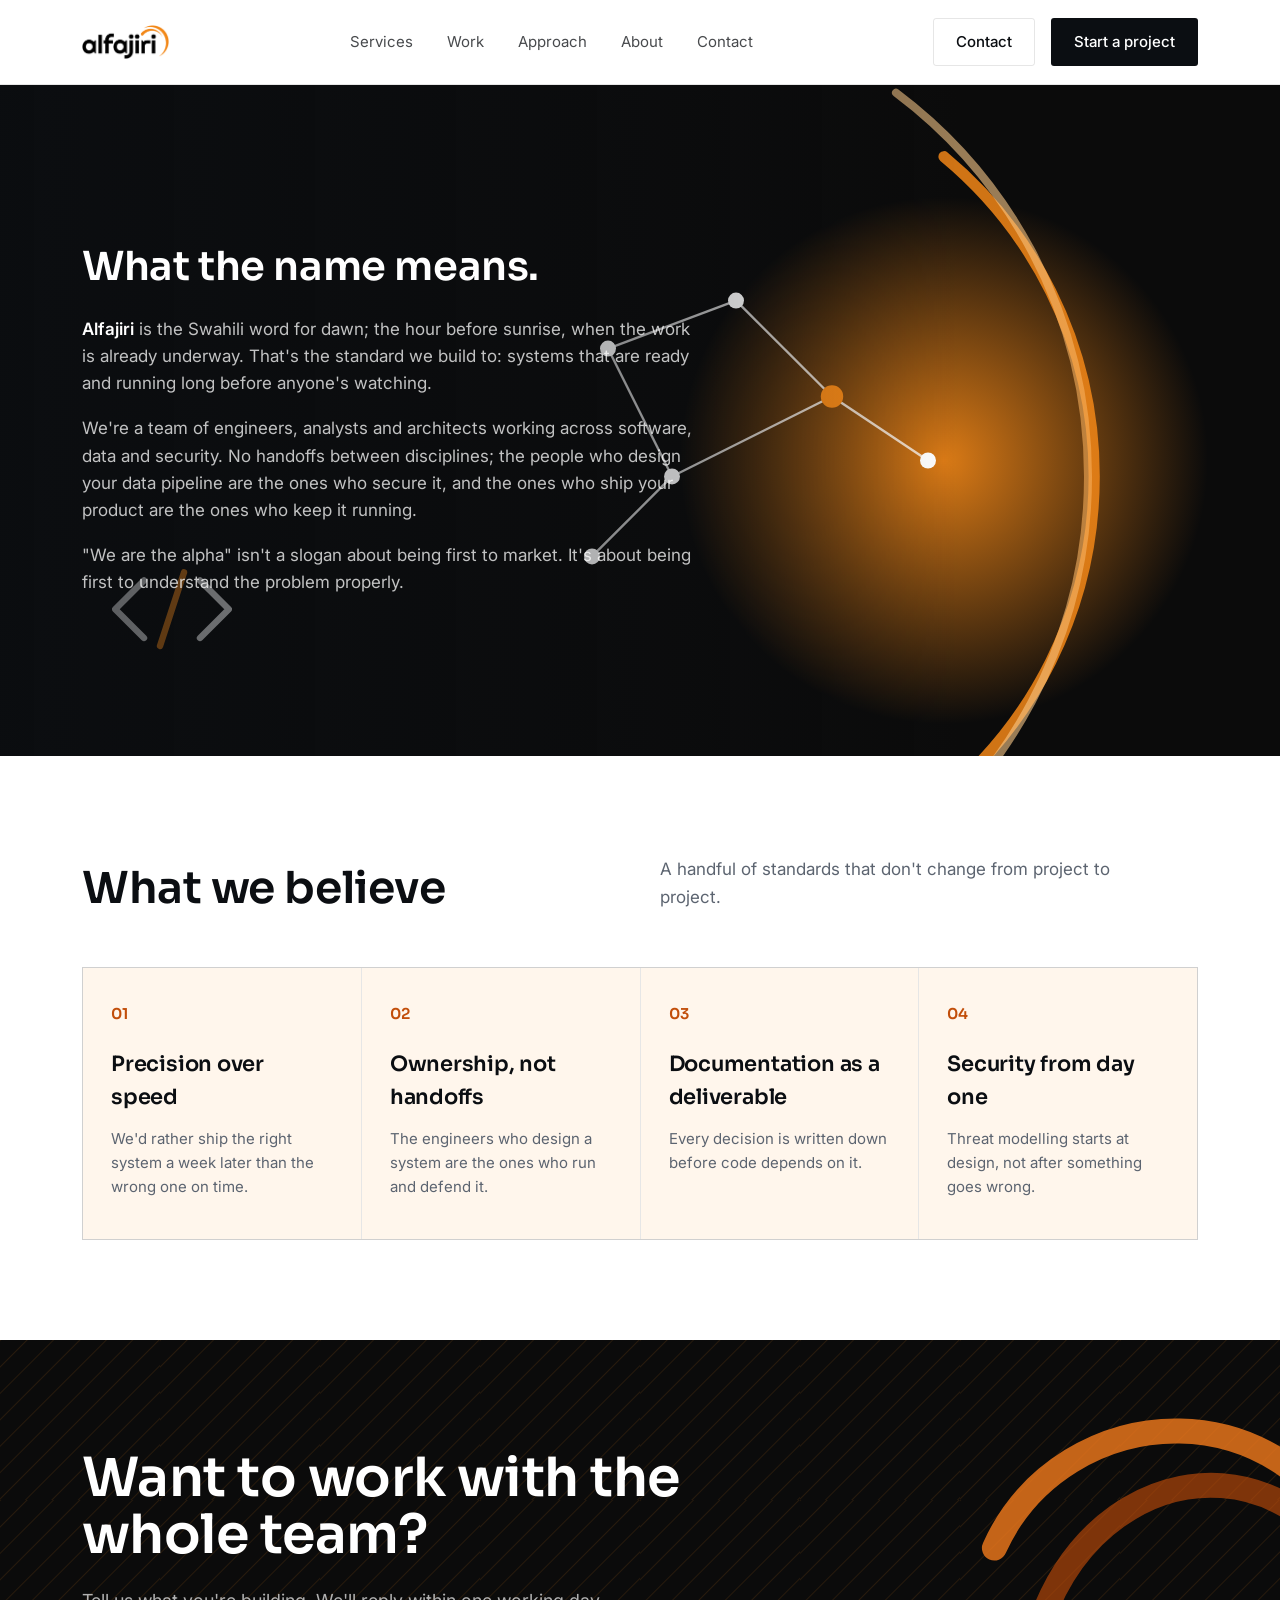
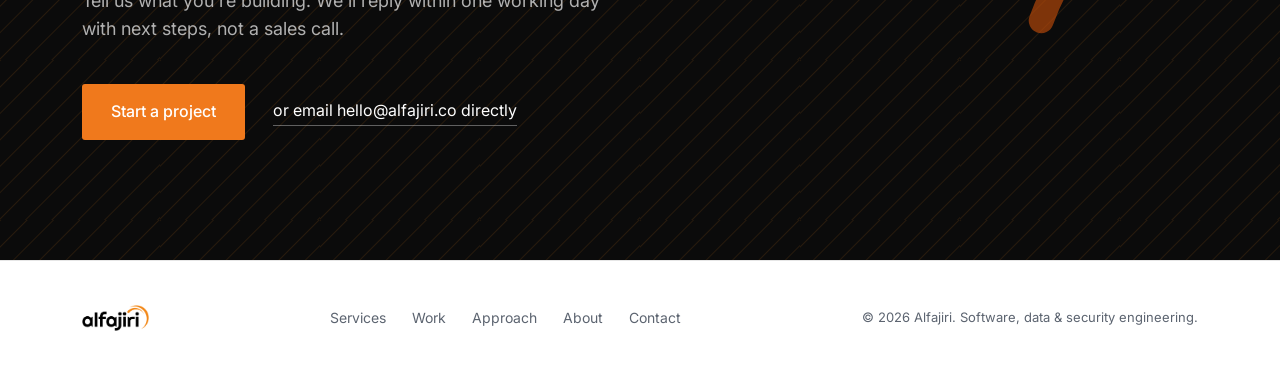
==== about.html @ ba3a4b65 "updated images and detailed pages Co-Authored-By: Claude Sonnet 5 <noreply@anthropic.com>" ====
<!doctype html>
<html lang="en">
  <head>
    <meta charset="UTF-8" />
    <meta name="viewport" content="width=device-width, initial-scale=1.0" />
    <title>About | Alfajiri</title>
    <meta
      name="description"
      content="Alfajiri Innovations LTD is a single team of engineers, analysts and architects working across software, data and security. No handoffs, no diluted ownership."
    />
    <meta name="author" content="Alfajiri Innovations LTD" />
    <meta name="robots" content="index, follow" />
    <meta name="theme-color" content="#0b0e12" />
    <link rel="canonical" href="https://alfajiri.co/about.html" />

    <!-- Favicon -->
    <link
      rel="icon"
      type="image/png"
      href="files/alfajiri-icon-orange-square.png"
    />
    <link rel="apple-touch-icon" href="files/alfajiri-icon-orange-square.png" />

    <!-- Open Graph / Facebook, LinkedIn, etc. -->
    <meta property="og:type" content="website" />
    <meta property="og:site_name" content="Alfajiri" />
    <meta property="og:url" content="https://alfajiri.co/about.html" />
    <meta property="og:title" content="About | Alfajiri" />
    <meta
      property="og:description"
      content="A single team of engineers, analysts and architects working across software, data and security. No handoffs, no diluted ownership."
    />
    <meta property="og:image" content="https://alfajiri.co/files/og-hero.png" />
    <meta property="og:image:width" content="1200" />
    <meta property="og:image:height" content="630" />
    <meta property="og:locale" content="en_US" />

    <!-- Twitter Card -->
    <meta name="twitter:card" content="summary_large_image" />
    <meta name="twitter:title" content="About | Alfajiri" />
    <meta
      name="twitter:description"
      content="A single team of engineers, analysts and architects working across software, data and security. No handoffs, no diluted ownership."
    />
    <meta
      name="twitter:image"
      content="https://alfajiri.co/files/og-hero.png"
    />

    <link rel="preconnect" href="https://fonts.googleapis.com" />
    <link rel="preconnect" href="https://fonts.gstatic.com" crossorigin />
    <link
      href="https://fonts.googleapis.com/css2?family=Sora:wght@400;500;600;700&family=Inter:wght@400;500;600&display=swap"
      rel="stylesheet"
    />
    <link rel="stylesheet" href="styles.css" />
  </head>
  <body>
    <header class="site">
      <div class="nav">
        <a href="index.html#top" class="brand" aria-label="Alfajiri home">
          <span class="brand-mark">
            <img
              src="files/alfajiri-logo-transparent.png"
              alt=""
              aria-hidden="true"
            />
          </span>
        </a>
        <nav class="links">
          <a href="index.html#services">Services</a>
          <a href="index.html#work">Work</a>
          <a href="index.html#approach">Approach</a>
          <a href="about.html" aria-current="page">About</a>
          <a href="index.html#contact">Contact</a>
        </nav>
        <div class="nav-cta">
          <a href="index.html#contact" class="btn btn-ghost">Contact</a>
          <a href="index.html#contact" class="btn btn-primary"
            >Start a project</a
          >
        </div>
        <button class="menu-toggle" aria-label="Menu">
          <span></span><span></span><span></span>
        </button>
      </div>
    </header>

    <main id="top">
      <!-- MEANING -->
      <section class="meaning" aria-label="What the name means">
        <div class="wrap">
          <div class="meaning-text">
            <h2>What the name means.</h2>
            <p>
              <strong>Alfajiri</strong> is the Swahili word for dawn; the hour
              before sunrise, when the work is already underway. That's the
              standard we build to: systems that are ready and running long
              before anyone's watching.
            </p>
            <p>
              We're a team of engineers, analysts and architects working
              across software, data and security. No handoffs between
              disciplines; the people who design your data pipeline are the
              ones who secure it, and the ones who ship your product are the
              ones who keep it running.
            </p>
            <p>
              "We are the alpha" isn't a slogan about being first to market.
              It's about being first to understand the problem properly.
            </p>
          </div>
        </div>
      </section>

      <!-- WHAT WE BELIEVE -->
      <section class="approach approach--light">
        <div class="wrap">
          <div class="head">
            <h2>What we believe</h2>
            <p>
              A handful of standards that don't change from project to
              project.
            </p>
          </div>
          <div class="approach-grid">
            <div class="step">
              <div class="num">01</div>
              <h3>Precision over speed</h3>
              <p>
                We'd rather ship the right system a week later than the
                wrong one on time.
              </p>
            </div>
            <div class="step">
              <div class="num">02</div>
              <h3>Ownership, not handoffs</h3>
              <p>
                The engineers who design a system are the ones who run and
                defend it.
              </p>
            </div>
            <div class="step">
              <div class="num">03</div>
              <h3>Documentation as a deliverable</h3>
              <p>
                Every decision is written down before code depends on it.
              </p>
            </div>
            <div class="step">
              <div class="num">04</div>
              <h3>Security from day one</h3>
              <p>
                Threat modelling starts at design, not after something goes
                wrong.
              </p>
            </div>
          </div>
        </div>
      </section>

      <!-- CTA -->
      <section class="cta">
        <svg
          class="cta-arc"
          viewBox="0 0 500 500"
          xmlns="http://www.w3.org/2000/svg"
          aria-hidden="true"
        >
          <path
            fill="none"
            stroke="#F0791C"
            stroke-width="24"
            stroke-linecap="round"
            opacity="0.9"
            d="M110 200 C 175 55, 400 35, 470 230"
          />
          <path
            fill="none"
            stroke="#C24E0A"
            stroke-width="24"
            stroke-linecap="round"
            opacity="0.7"
            d="M155 270 C 220 90, 445 90, 480 310"
          />
        </svg>
        <div class="wrap">
          <h2>Want to work with the whole team?</h2>
          <p class="lede">
            Tell us what you're building. We'll reply within one working day
            with next steps, not a sales call.
          </p>
          <div class="cta-row">
            <a href="index.html#contact" class="btn btn-primary btn-lg"
              >Start a project</a
            >
            <a href="mailto:hello@alfajiri.co" class="cta-email"
              >or email hello@alfajiri.co directly</a
            >
          </div>
        </div>
      </section>
    </main>

    <footer class="site">
      <div class="wrap">
        <span class="brand">
          <span class="brand-mark">
            <img src="files/alfajiri-logo-transparent.png" alt="Alfajiri" />
          </span>
        </span>
        <nav>
          <a href="index.html#services">Services</a>
          <a href="index.html#work">Work</a>
          <a href="index.html#approach">Approach</a>
          <a href="about.html">About</a>
          <a href="index.html#contact">Contact</a>
        </nav>
        <span class="copy"
          >© 2026 Alfajiri. Software, data &amp; security engineering.</span
        >
      </div>
    </footer>

    <script src="nav.js" defer></script>
  </body>
</html>
---- styles.css ----
:root {
  --ink: #0b0e12;
  --paper: #ffffff;
  --dawn: #fff6ec;
  --orange: #f0791c;
  --orange-deep: #c24e0a;
  --slate: #5c6470;
  --line: rgba(11, 14, 18, 0.1);
  --max: 1180px;
}

* {
  box-sizing: border-box;
}
html {
  scroll-behavior: smooth;
}
body {
  margin: 0;
  background: var(--paper);
  color: var(--ink);
  font-family: "Inter", sans-serif;
  font-size: 16px;
  line-height: 1.6;
  -webkit-font-smoothing: antialiased;
}
h1,
h2,
h3,
.display {
  font-family: "Sora", sans-serif;
  font-weight: 600;
  letter-spacing: -0.01em;
  margin: 0;
}
p {
  margin: 0;
}
a {
  color: inherit;
  text-decoration: none;
}
.wrap {
  max-width: var(--max);
  margin: 0 auto;
  padding: 0 32px;
}
section {
  position: relative;
}
::selection {
  background: var(--orange);
  color: #fff;
}
:focus-visible {
  outline: 2px solid var(--orange-deep);
  outline-offset: 3px;
}

@media (prefers-reduced-motion: reduce) {
  * {
    animation-duration: 0.001ms !important;
    animation-iteration-count: 1 !important;
    transition-duration: 0.001ms !important;
  }
}

/* ---------- NAV ---------- */
header.site {
  position: sticky;
  top: 0;
  z-index: 50;
  background: rgba(255, 255, 255, 0.88);
  backdrop-filter: blur(10px);
  border-bottom: 1px solid var(--line);
}
.nav {
  display: flex;
  align-items: center;
  justify-content: space-between;
  padding: 18px 32px;
  max-width: var(--max);
  margin: 0 auto;
}
.brand {
  display: flex;
  align-items: center;
  gap: 9px;
  font-family: "Sora", sans-serif;
  font-weight: 700;
  font-size: 22px;
  letter-spacing: -0.01em;
  color: var(--ink);
}
.brand-mark {
  height: 34px;
  display: flex;
  align-items: center;
  flex-shrink: 0;
}
.brand-mark img {
  height: 100%;
  width: auto;
  display: block;
}
nav.links {
  display: flex;
  align-items: center;
  gap: 34px;
}
nav.links a {
  font-size: 15px;
  color: var(--ink);
  opacity: 0.75;
  transition: opacity 0.15s ease;
}
nav.links a:hover {
  opacity: 1;
}
.btn {
  display: inline-flex;
  align-items: center;
  justify-content: center;
  padding: 11px 22px;
  border-radius: 3px;
  font-size: 15px;
  font-weight: 500;
  font-family: "Inter", sans-serif;
  cursor: pointer;
  border: 1px solid transparent;
  transition:
    transform 0.15s ease,
    background 0.15s ease,
    border-color 0.15s ease;
  white-space: nowrap;
}
.btn-primary {
  background: var(--ink);
  color: #fff;
}
.btn-primary:hover {
  background: var(--orange-deep);
}
.btn-ghost {
  border-color: var(--line);
  color: var(--ink);
}
.btn-ghost:hover {
  border-color: var(--ink);
}
.nav-cta {
  display: flex;
  align-items: center;
  gap: 16px;
}
.menu-toggle {
  display: none;
  position: relative;
  z-index: 60;
  background: none;
  border: none;
  cursor: pointer;
  padding: 6px;
}
.menu-toggle span {
  display: block;
  width: 22px;
  height: 2px;
  background: var(--ink);
  margin: 5px 0;
  transition:
    transform 0.2s ease,
    opacity 0.2s ease;
}
header.site.is-open .menu-toggle span:nth-child(1) {
  transform: translateY(7px) rotate(45deg);
}
header.site.is-open .menu-toggle span:nth-child(2) {
  opacity: 0;
}
header.site.is-open .menu-toggle span:nth-child(3) {
  transform: translateY(-7px) rotate(-45deg);
}

/* ---------- HERO ---------- */
.hero {
  padding: 96px 0 70px;
  overflow: hidden;
}
.hero .wrap {
  display: grid;
  grid-template-columns: 1.05fr 0.95fr;
  align-items: center;
  gap: 24px;
}
.hero-copy .loc {
  font-size: 14px;
  color: var(--slate);
  margin-bottom: 22px;
  display: block;
}
.hero h1 {
  font-size: clamp(44px, 6vw, 76px);
  line-height: 0.98;
  color: var(--ink);
}
.hero .sub {
  margin-top: 26px;
  max-width: 46ch;
  font-size: 19px;
  color: var(--slate);
  line-height: 1.55;
}
.hero .desc {
  margin-top: 18px;
  max-width: 50ch;
  font-size: 16px;
  color: var(--ink);
  opacity: 0.82;
}
.hero-actions {
  display: flex;
  gap: 16px;
  margin-top: 38px;
  flex-wrap: wrap;
}
.btn-lg {
  padding: 14px 28px;
  font-size: 16px;
}

.hero-art {
  position: relative;
  height: 460px;
}
.hero-art svg {
  width: 100%;
  height: 100%;
  overflow: visible;
}
.mark-a {
  fill: var(--ink);
}
.link-base {
  stroke: var(--line);
  stroke-width: 1.5;
}
.link-pulse {
  stroke: var(--orange);
  stroke-width: 2.5;
  stroke-linecap: round;
  stroke-dasharray: 10 280;
  opacity: 0.9;
  animation: travel 2.6s linear infinite;
}
.link-pulse.alt {
  stroke: var(--orange-deep);
}
.pulse-2 {
  animation-delay: 0.4s;
}
.pulse-3 {
  animation-delay: 0.8s;
}
.pulse-4 {
  animation-delay: 1.2s;
}
.pulse-5 {
  animation-delay: 1.6s;
}
.pulse-6 {
  animation-delay: 2s;
}
@keyframes travel {
  from {
    stroke-dashoffset: 290;
  }
  to {
    stroke-dashoffset: -290;
  }
}
.node-dot {
  fill: var(--orange);
}
.node-ring {
  fill: none;
  stroke: var(--orange);
  stroke-width: 1.5;
  opacity: 0;
  transform-box: fill-box;
  transform-origin: center;
  animation: ping 2.6s ease-out infinite;
}
.node-2 .node-ring {
  animation-delay: 0.4s;
}
.node-3 .node-ring {
  animation-delay: 0.8s;
}
.node-4 .node-ring {
  animation-delay: 1.2s;
}
.node-5 .node-ring {
  animation-delay: 1.6s;
}
.node-6 .node-ring {
  animation-delay: 2s;
}
@keyframes ping {
  0% {
    transform: scale(1);
    opacity: 0.6;
  }
  100% {
    transform: scale(2.6);
    opacity: 0;
  }
}

/* ---------- SECTION HEADS ---------- */
.head {
  display: grid;
  grid-template-columns: 1fr 1fr;
  gap: 40px;
  align-items: end;
  margin-bottom: 56px;
}
.head h2 {
  font-size: clamp(30px, 4vw, 44px);
  line-height: 1.05;
}
.head p {
  font-size: 17px;
  color: var(--slate);
  max-width: 42ch;
}

/* ---------- UTILITY LINKS ---------- */
.text-link {
  display: inline-flex;
  align-items: center;
  gap: 6px;
  margin-top: 14px;
  font-size: 15px;
  font-weight: 500;
  color: var(--orange-deep);
  transition: gap 0.15s ease;
}
.text-link:hover {
  gap: 10px;
}
.eyebrow {
  display: block;
  font-size: 13px;
  font-weight: 600;
  letter-spacing: 0.06em;
  text-transform: uppercase;
  color: var(--slate);
  margin-bottom: 14px;
}

/* ---------- SERVICES ---------- */
.services {
  padding: 110px 0;
}
.service-row {
  display: grid;
  grid-template-columns: 90px 1fr 1.3fr;
  gap: 32px;
  padding: 34px 0;
  border-top: 1px solid var(--line);
  align-items: start;
  transition: opacity 0.15s ease;
}
.service-row:last-child {
  border-bottom: 1px solid var(--line);
}
.service-row:hover .service-name {
  color: var(--orange-deep);
}
.service-icon {
  width: 56px;
  height: 56px;
  line-height: 1;
}
.service-icon img {
  width: 100%;
  height: 100%;
  display: block;
}
.service-name {
  font-family: "Sora", sans-serif;
  font-size: 23px;
  font-weight: 600;
  padding-top: 4px;
}
.service-desc {
  color: var(--slate);
  font-size: 16px;
  max-width: 56ch;
  padding-top: 4px;
}
@media (min-width: 900px) {
  .service-row:nth-child(even) .service-name {
    color: var(--orange-deep);
  }
}

/* ---------- WORK / SHOWCASE ---------- */
.work {
  padding: 110px 0;
  border-top: 1px solid var(--line);
}

/* Browser-window chrome for real screenshots */
.frame-bar {
  display: flex;
  align-items: center;
  gap: 6px;
  padding: 10px 14px;
  background: #e7e9ed;
}
.frame-bar span {
  width: 10px;
  height: 10px;
  border-radius: 50%;
  background: #d3d6db;
}
.frame-bar span:nth-child(1) {
  background: #ff5f57;
}
.frame-bar span:nth-child(2) {
  background: #febc2e;
}
.frame-bar span:nth-child(3) {
  background: #28c840;
}

/* Flagship case study (index.html #work) */
.showcase {
  display: grid;
  grid-template-columns: 1.1fr 0.9fr;
  gap: 48px;
  align-items: center;
}
.showcase-media {
  border: 1px solid var(--line);
  border-radius: 10px;
  overflow: hidden;
  background: #e7e9ed;
  box-shadow: 0 24px 48px rgba(11, 14, 18, 0.14);
}
.showcase-media img {
  width: 100%;
  height: auto;
  display: block;
}
.showcase-body {
  padding: 0;
}
.showcase-body h3 {
  font-size: clamp(24px, 3vw, 32px);
  margin: 10px 0 18px;
  line-height: 1.15;
}
.showcase-body > p {
  color: var(--slate);
  font-size: 16px;
  line-height: 1.6;
  max-width: 56ch;
  margin-bottom: 26px;
}
.work-tag {
  display: block;
  font-size: 12px;
  font-weight: 600;
  letter-spacing: 0.06em;
  text-transform: uppercase;
  color: var(--orange-deep);
  margin-bottom: 10px;
}

/* Alfa-Assets intro (services.html) */
.alfa-intro {
  padding: 90px 0 70px;
}
.alfa-intro h2 {
  font-size: clamp(28px, 3.6vw, 40px);
  margin: 10px 0 22px;
  max-width: 20ch;
  line-height: 1.15;
}
.alfa-intro > .wrap > p {
  color: var(--slate);
  font-size: 17px;
  line-height: 1.6;
  max-width: 70ch;
}
.alfa-intro > .wrap > p + p {
  margin-top: 14px;
}
.alfa-intro .showcase-media {
  margin-top: 40px;
}

/* Discipline proof (services.html, one per section) */
.discipline-proof {
  background: var(--paper);
  border: 1px solid var(--line);
  border-radius: 6px;
  padding: 28px 30px;
}
.discipline-proof h3 {
  font-size: 19px;
  margin: 10px 0 12px;
  line-height: 1.3;
}
.discipline-proof > p {
  font-size: 15px;
  color: var(--slate);
  line-height: 1.6;
  margin-bottom: 20px;
}
.proof-label {
  display: block;
  font-size: 13px;
  font-weight: 600;
  color: var(--ink);
  margin-bottom: 10px;
}

/* ---------- SIMPLE PAGE HERO (about / services) ---------- */
.hero--simple .wrap {
  display: block;
  max-width: 760px;
}

/* ---------- SERVICE DETAIL (services.html) ---------- */
.service-detail {
  padding: 90px 0;
  border-top: 1px solid var(--line);
}
.service-detail:nth-child(even) {
  background: var(--dawn);
}
.service-detail .wrap {
  display: grid;
  grid-template-columns: 1.2fr 0.8fr;
  gap: 56px;
  align-items: start;
}
.service-detail-num {
  font-family: "Sora", sans-serif;
  font-size: 15px;
  font-weight: 600;
  color: var(--orange-deep);
  margin-bottom: 18px;
}
.service-detail-icon {
  width: 64px;
  height: 64px;
  margin-bottom: 22px;
}
.service-detail h2 {
  font-size: clamp(26px, 3.4vw, 36px);
  margin-bottom: 18px;
}
.service-detail-lede {
  font-size: 17px;
  color: var(--slate);
  max-width: 56ch;
  margin-bottom: 28px;
}
.service-detail-list {
  list-style: none;
  margin: 0;
  padding: 0;
  display: grid;
  gap: 12px;
}
.service-detail-list li {
  position: relative;
  padding-left: 22px;
  font-size: 15px;
  color: var(--ink);
}
.service-detail-list li::before {
  content: "";
  position: absolute;
  left: 0;
  top: 9px;
  width: 8px;
  height: 2px;
  background: var(--orange);
}

/* ---------- APPROACH ---------- */
.approach {
  padding: 100px 0;
  background: var(--dawn);
}
.approach--light {
  background: var(--paper);
}
.approach-grid {
  display: grid;
  grid-template-columns: repeat(4, 1fr);
  gap: 1px;
  background: var(--line);
  border: 1px solid var(--line);
}
.step {
  background: var(--dawn);
  padding: 34px 28px 40px;
}
.step .num {
  font-family: "Sora", sans-serif;
  font-size: 15px;
  color: var(--orange-deep);
  font-weight: 600;
  margin-bottom: 22px;
}
.step h3 {
  font-size: 21px;
  margin-bottom: 12px;
}
.step p {
  color: var(--slate);
  font-size: 15px;
}

/* ---------- ABOUT / MEANING ---------- */
.meaning {
  padding: 160px 0;
  background:
    linear-gradient(
      90deg,
      rgba(11, 14, 18, 0.7) 0%,
      rgba(11, 14, 18, 0.25) 55%,
      rgba(11, 14, 18, 0) 75%
    ),
    url("files/hero_illustration_dark.svg")
      right center / cover no-repeat;
  color: #fff;
}
.meaning-text {
  max-width: 640px;
}
.meaning-text h2 {
  color: #fff;
  font-size: clamp(28px, 3.6vw, 40px);
  line-height: 1.12;
  margin-bottom: 26px;
}
.meaning-text p {
  color: rgba(255, 255, 255, 0.75);
  font-size: 17px;
  max-width: 56ch;
}
.meaning-text p + p {
  margin-top: 18px;
}
.meaning-text strong {
  color: #fff;
  font-weight: 600;
}

/* ---------- CTA ---------- */
.cta {
  padding: 110px 0 120px;
  background:
    url("files/pattern_lines_dark.svg")
    repeat;
  background-size: 160px 160px;
  color: #fff;
  position: relative;
  overflow: hidden;
}
.cta .wrap {
  position: relative;
  z-index: 2;
}
.cta h2 {
  color: #fff;
  font-size: clamp(32px, 5vw, 54px);
  max-width: 16ch;
  line-height: 1.06;
}
.cta p.lede {
  margin-top: 22px;
  color: rgba(255, 255, 255, 0.68);
  font-size: 18px;
  max-width: 48ch;
}
.cta-row {
  margin-top: 40px;
  display: flex;
  align-items: center;
  gap: 28px;
  flex-wrap: wrap;
}
.cta .btn-primary {
  background: var(--orange);
}
.cta .btn-primary:hover {
  background: var(--orange-deep);
}
.cta-email {
  font-size: 16px;
  color: #fff;
  border-bottom: 1px solid rgba(255, 255, 255, 0.35);
  padding-bottom: 2px;
}
.cta-email:hover {
  border-color: var(--orange);
  color: var(--orange);
}
.cta-arc {
  position: absolute;
  right: -120px;
  top: 50%;
  transform: translateY(-50%);
  width: 520px;
  height: 520px;
  opacity: 0.9;
  z-index: 1;
}

.cta-form {
  margin-top: 40px;
  max-width: 640px;
}
.hp-field {
  position: absolute;
  left: -9999px;
}
.form-row {
  display: grid;
  grid-template-columns: 1fr 1fr;
  gap: 20px;
}
.field {
  margin-bottom: 20px;
}
.field label {
  display: block;
  font-size: 14px;
  color: rgba(255, 255, 255, 0.68);
  margin-bottom: 8px;
}
.field input,
.field textarea {
  width: 100%;
  background: rgba(255, 255, 255, 0.06);
  border: 1px solid rgba(255, 255, 255, 0.18);
  border-radius: 4px;
  padding: 12px 14px;
  font-family: "Inter", sans-serif;
  font-size: 15px;
  color: #fff;
  transition: border-color 0.15s ease;
}
.field input:focus,
.field textarea:focus {
  outline: none;
  border-color: var(--orange);
}
.field textarea {
  resize: vertical;
}
.cta-form .cta-row {
  margin-top: 6px;
}
.form-status {
  margin-top: 16px;
  font-size: 14px;
  min-height: 1.4em;
}
.form-status.is-success {
  color: var(--orange);
}
.form-status.is-error {
  color: #ff9a9a;
}
@media (max-width: 560px) {
  .form-row {
    grid-template-columns: 1fr;
  }
}

/* ---------- FOOTER ---------- */
footer.site {
  padding: 44px 0;
  border-top: 1px solid var(--line);
}
footer .wrap {
  display: flex;
  align-items: center;
  justify-content: space-between;
  flex-wrap: wrap;
  gap: 18px;
}
footer .brand {
  font-size: 18px;
}
footer .brand-mark {
  height: 26px;
  width: 100%;
}
footer nav {
  display: flex;
  gap: 26px;
}
footer nav a {
  font-size: 14px;
  color: var(--slate);
}
footer nav a:hover {
  color: var(--ink);
}
footer .copy {
  font-size: 13px;
  color: var(--slate);
}

/* ---------- RESPONSIVE ---------- */
@media (max-width: 900px) {
  nav.links {
    display: none;
    position: absolute;
    top: 100%;
    left: 0;
    right: 0;
    flex-direction: column;
    align-items: stretch;
    gap: 0;
    background: var(--paper);
    border-bottom: 1px solid var(--line);
    padding: 4px 32px 12px;
    box-shadow: 0 12px 24px rgba(11, 14, 18, 0.08);
  }
  header.site.is-open nav.links {
    display: flex;
  }
  nav.links a {
    padding: 14px 0;
    border-top: 1px solid var(--line);
    opacity: 1;
  }
  .nav-cta .btn-ghost {
    display: none;
  }
  .menu-toggle {
    display: block;
  }
  .hero .wrap {
    grid-template-columns: 1fr;
  }
  .hero-art {
    height: 300px;
    margin-bottom: 10px;
  }
  .head {
    grid-template-columns: 1fr;
    gap: 16px;
  }
  .service-row {
    grid-template-columns: 56px 1fr;
  }
  .service-row .service-desc {
    grid-column: 2 / 3;
  }
  .service-icon {
    width: 44px;
    height: 44px;
  }
  .approach-grid {
    grid-template-columns: 1fr 1fr;
  }
  .meaning {
    padding: 90px 0;
    background: var(--ink);
  }
  .service-detail .wrap {
    grid-template-columns: 1fr;
    gap: 32px;
  }
  .showcase {
    grid-template-columns: 1fr;
    gap: 28px;
  }
  .cta-arc {
    display: none;
  }
  footer .wrap {
    flex-direction: column;
    align-items: flex-start;
  }
}
@media (max-width: 560px) {
  .approach-grid {
    grid-template-columns: 1fr;
  }
}
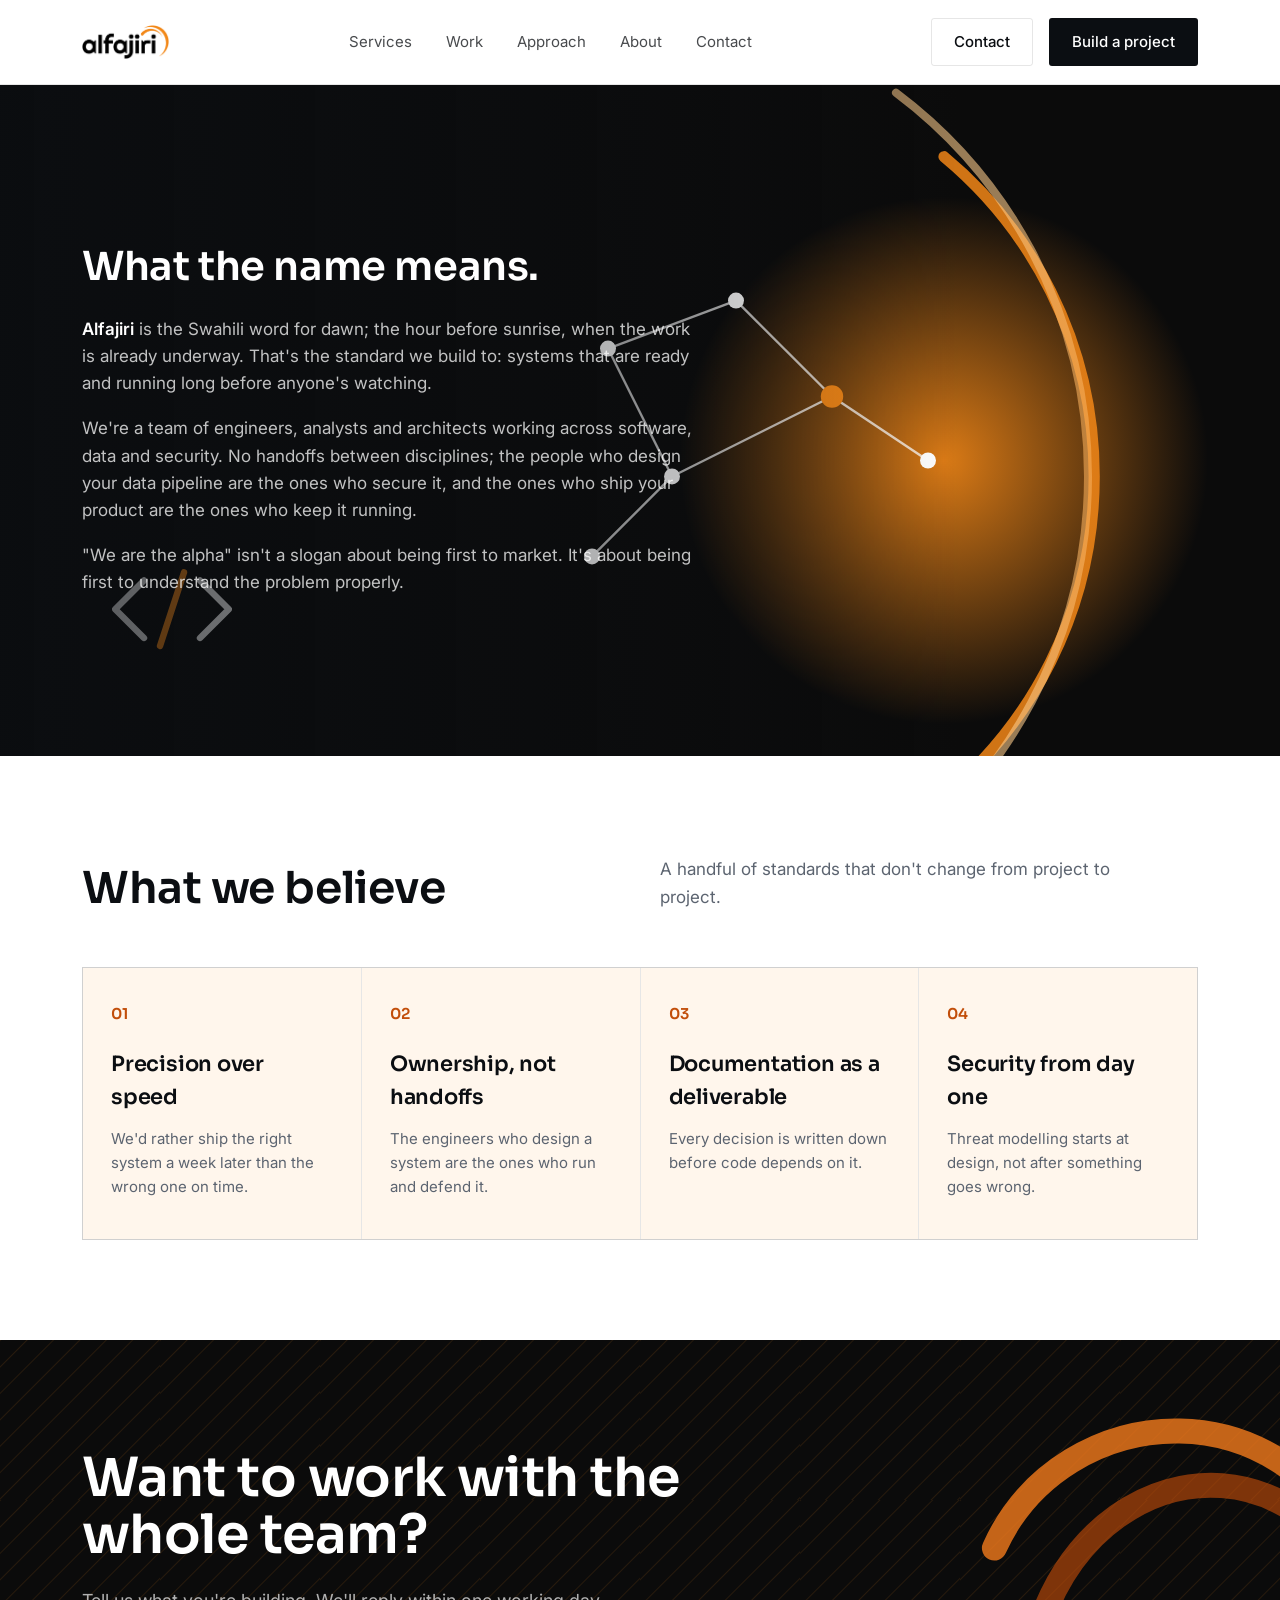
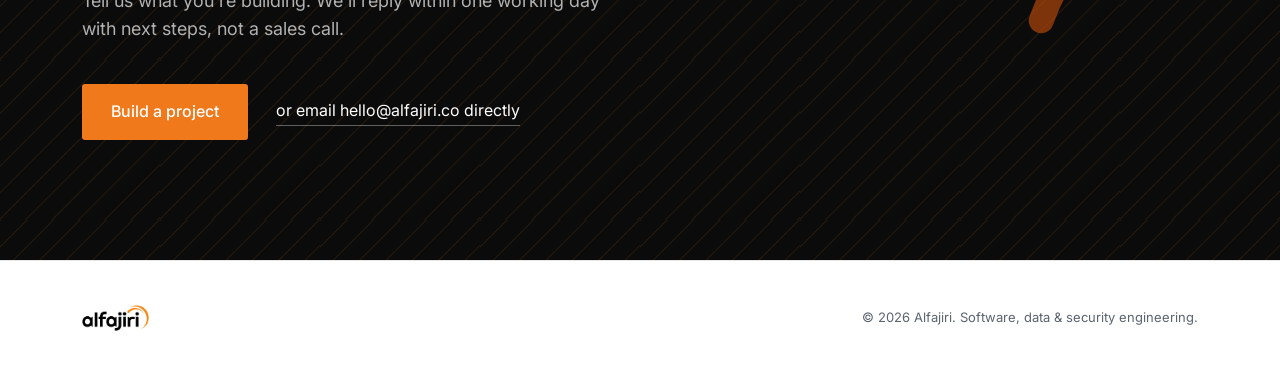
==== commit c93bd77b: "fixed overflow footer Co-Authored-By: Claude Sonnet 5 <noreply@anthropic.com>" ====
--- a/about.html
+++ b/about.html
@@ -77,7 +77,7 @@
         <div class="nav-cta">
           <a href="index.html#contact" class="btn btn-ghost">Contact</a>
           <a href="index.html#contact" class="btn btn-primary"
-            >Start a project</a
+            >Build a project</a
           >
         </div>
         <button class="menu-toggle" aria-label="Menu">
@@ -192,7 +192,7 @@
           </p>
           <div class="cta-row">
             <a href="index.html#contact" class="btn btn-primary btn-lg"
-              >Start a project</a
+              >Build a project</a
             >
             <a href="mailto:hello@alfajiri.co" class="cta-email"
               >or email hello@alfajiri.co directly</a
@@ -209,13 +209,6 @@
             <img src="files/alfajiri-logo-transparent.png" alt="Alfajiri" />
           </span>
         </span>
-        <nav>
-          <a href="index.html#services">Services</a>
-          <a href="index.html#work">Work</a>
-          <a href="index.html#approach">Approach</a>
-          <a href="about.html">About</a>
-          <a href="index.html#contact">Contact</a>
-        </nav>
         <span class="copy"
           >© 2026 Alfajiri. Software, data &amp; security engineering.</span
         >
--- a/styles.css
+++ b/styles.css
@@ -14,6 +14,7 @@
 }
 html {
   scroll-behavior: smooth;
+  overflow-x: hidden;
 }
 body {
   margin: 0;
@@ -806,17 +807,6 @@
 footer .brand-mark {
   height: 26px;
   width: 100%;
-}
-footer nav {
-  display: flex;
-  gap: 26px;
-}
-footer nav a {
-  font-size: 14px;
-  color: var(--slate);
-}
-footer nav a:hover {
-  color: var(--ink);
 }
 footer .copy {
   font-size: 13px;
